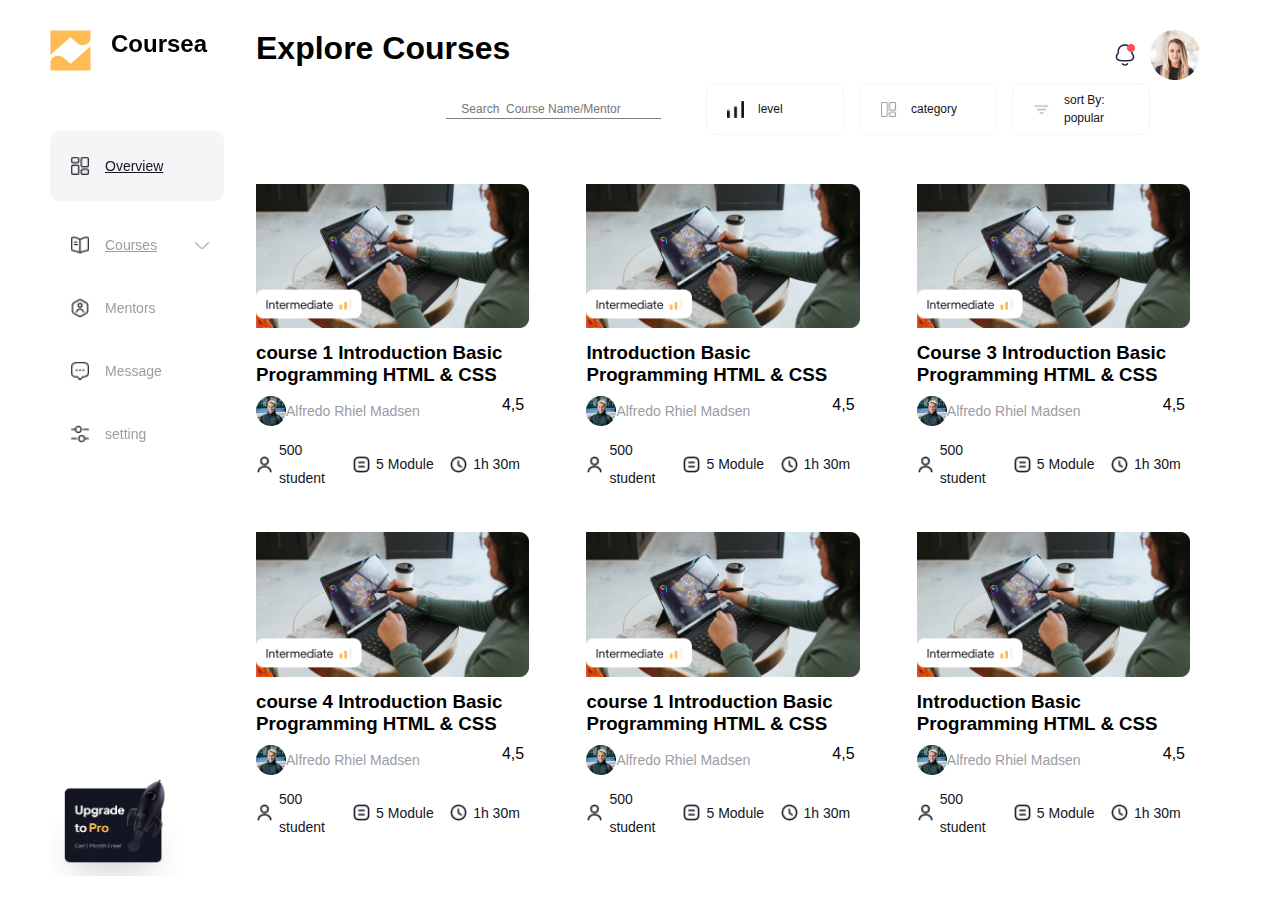
==== allCourse1/index.html @ 53ddb2e1 "first commit" ====
<!DOCTYPE html>
<html lang="en">
<head>
    <meta charset="UTF-8">
    <meta http-equiv="X-UA-Compatible" content="IE=edge">
    <meta name="viewport" content="width=device-width, initial-scale=1.0">
    <title>Coursea</title>
    <link href="style.css" rel="stylesheet" />
    <link href="style copy.css" rel="stylesheet" />
</head>
<body>
    <noscript>
       You need to enable JavaScript to run this app.
    </noscript>
    <div id="root">
       <div class="all-courses">
          <div class="bg-white"><img src="assets/menuhamburger.png" alt="" class="hamburger"></div>
          <img src="assets/closewrong.png" alt="" class="wrong">
          <div class="side-bar">
             <div class="logo">
                <img src="assets/Unionlogo.png" alt="logo" class="logo">
                <h2 class="logo-name">Coursea</h2>
             </div>
             <div class="nav">
                <div class="nav-menu">
                   <a class="menu active" href="/">
                      <img src="assets/element-4overview.png" alt="logo">
                      <p>Overview</p>
                   </a>
                   <a class="menu" href="/all-course">
                      <img src="assets/bookcourses.png" alt="logo">
                      <p>Courses</p>
                      <img src="assets/arrow-leftlight-arrow.png" alt="" class="rotate light"><img src="assets/arrow-rightdark-arrow.png" alt="" class="rotate dark">
                   </a>
                   <div class="menu">
                      <img src="assets/user-octagonmentors.png" alt="logo">
                      <p>Mentors</p>
                   </div>
                   <div class="menu">
                      <img src="assets/message.png" alt="logo">
                      <p>Message</p>
                   </div>
                   <div class="menu">
                      <img src="assets/setting-4setting.png" alt="logo">
                      <p>setting</p>
                   </div>
                   <a class="upgrade" href="/purchase"><img src="assets/upgrade pro.png" alt="upgrade"></a>
                </div>
             </div>
          </div>
          <div class="ac-center">
             <div class="header">
                <div class="header1">
                   <h1>Explore Courses</h1>
                   <div class="login"><img src="assetsAc/notif (1).png" alt=""><img src="assetsAc/Rectangle 5997;ogin.png" alt=""></div>
                </div>
                <div class="header2">
                   <div class="input"><input type="text" placeholder="Search  Course Name/Mentor"></div>
                   <div>
                      <div>
                         <div class="sort-click">
                            <img src="assetsAc/rangelevel.png" alt="">
                            <p>level</p>
                         </div>
                         <div class="sort-options">
                            <h2>By Level</h2>
                            <div>
                               <div class="sort-option">All</div>
                               <div class="sort-option">intermediate</div>
                               <div class="sort-option active">Beginer</div>
                               <div class="sort-option">Master</div>
                            </div>
                         </div>
                      </div>
                      <div>
                         <div class="sort-click">
                            <img src="assetsAc/element-1category.png" alt="">
                            <p>category</p>
                         </div>
                         <div class="sort-options">
                            <h2>By category</h2>
                            <div>
                               <div class="sort-option">All</div>
                               <div class="sort-option active">intermediate</div>
                               <div class="sort-option">Beginer</div>
                               <div class="sort-option">Master</div>
                            </div>
                         </div>
                      </div>
                      <div>
                         <div class="sort-click">
                            <img src="assetsAc/sort.png" alt="">
                            <p>sort By: popular</p>
                         </div>
                         <div class="sort-options">
                            <h2>By popular</h2>
                            <div>
                               <div class="sort-option">All</div>
                               <div class="sort-option active">intermediate</div>
                               <div class="sort-option">Beginer</div>
                               <div class="sort-option">Master</div>
                            </div>
                         </div>
                      </div>
                   </div>
                </div>
             </div>
             <div class="courses">
                <a class="course" href="/" style="text-decoration: none; color: black; cursor: pointer;">
                   <img src="assetsAc/photocourse1 (1).png" alt="">
                   <h3> course 1 Introduction Basic Programming HTML &amp; CSS</h3>
                   <div class="course-mentor">
                      <div>
                         <img src="assetsAc/Ellipse 474user1.png" alt="">
                         <p>Alfredo Rhiel Madsen</p>
                      </div>
                      <p>4,5</p>
                   </div>
                   <div class="course-info">
                      <div>
                         <img src="assetsAc/userstudent.png" alt="">
                         <p>500 student</p>
                      </div>
                      <div>
                         <img src="assetsAc/documentmodule.png" alt="">
                         <p>5 Module</p>
                      </div>
                      <div>
                         <img src="assetsAc/clock (1).png" alt="">
                         <p>1h 30m</p>
                      </div>
                   </div>
                </a>
                <a class="course" href="/" style="text-decoration: none; color: black; cursor: pointer;">
                   <img src="assetsAc/photocourse1 (1).png" alt="">
                   <h3>Introduction Basic Programming HTML &amp; CSS</h3>
                   <div class="course-mentor">
                      <div>
                         <img src="assetsAc/Ellipse 474user1.png" alt="">
                         <p>Alfredo Rhiel Madsen</p>
                      </div>
                      <p>4,5</p>
                   </div>
                   <div class="course-info">
                      <div>
                         <img src="assetsAc/userstudent.png" alt="">
                         <p>500 student</p>
                      </div>
                      <div>
                         <img src="assetsAc/documentmodule.png" alt="">
                         <p>5 Module</p>
                      </div>
                      <div>
                         <img src="assetsAc/clock (1).png" alt="">
                         <p>1h 30m</p>
                      </div>
                   </div>
                </a>
                <a class="course" href="/" style="text-decoration: none; color: black; cursor: pointer;">
                   <img src="assetsAc/photocourse1 (1).png" alt="">
                   <h3>Course 3 Introduction Basic Programming HTML &amp; CSS</h3>
                   <div class="course-mentor">
                      <div>
                         <img src="assetsAc/Ellipse 474user1.png" alt="">
                         <p>Alfredo Rhiel Madsen</p>
                      </div>
                      <p>4,5</p>
                   </div>
                   <div class="course-info">
                      <div>
                         <img src="assetsAc/userstudent.png" alt="">
                         <p>500 student</p>
                      </div>
                      <div>
                         <img src="assetsAc/documentmodule.png" alt="">
                         <p>5 Module</p>
                      </div>
                      <div>
                         <img src="assetsAc/clock (1).png" alt="">
                         <p>1h 30m</p>
                      </div>
                   </div>
                </a>
                <a class="course" href="/" style="text-decoration: none; color: black; cursor: pointer;">
                   <img src="assetsAc/photocourse1 (1).png" alt="">
                   <h3>course 4 Introduction Basic Programming HTML &amp; CSS</h3>
                   <div class="course-mentor">
                      <div>
                         <img src="assetsAc/Ellipse 474user1.png" alt="">
                         <p>Alfredo Rhiel Madsen</p>
                      </div>
                      <p>4,5</p>
                   </div>
                   <div class="course-info">
                      <div>
                         <img src="assetsAc/userstudent.png" alt="">
                         <p>500 student</p>
                      </div>
                      <div>
                         <img src="assetsAc/documentmodule.png" alt="">
                         <p>5 Module</p>
                      </div>
                      <div>
                         <img src="assetsAc/clock (1).png" alt="">
                         <p>1h 30m</p>
                      </div>
                   </div>
                </a>
                <a class="course" href="/" style="text-decoration: none; color: black; cursor: pointer;">
                   <img src="assetsAc/photocourse1 (1).png" alt="">
                   <h3> course 1 Introduction Basic Programming HTML &amp; CSS</h3>
                   <div class="course-mentor">
                      <div>
                         <img src="assetsAc/Ellipse 474user1.png" alt="">
                         <p>Alfredo Rhiel Madsen</p>
                      </div>
                      <p>4,5</p>
                   </div>
                   <div class="course-info">
                      <div>
                         <img src="assetsAc/userstudent.png" alt="">
                         <p>500 student</p>
                      </div>
                      <div>
                         <img src="assetsAc/documentmodule.png" alt="">
                         <p>5 Module</p>
                      </div>
                      <div>
                         <img src="assetsAc/clock (1).png" alt="">
                         <p>1h 30m</p>
                      </div>
                   </div>
                </a>
                <a class="course" href="/" style="text-decoration: none; color: black; cursor: pointer;">
                   <img src="assetsAc/photocourse1 (1).png" alt="">
                   <h3>Introduction Basic Programming HTML &amp; CSS</h3>
                   <div class="course-mentor">
                      <div>
                         <img src="assetsAc/Ellipse 474user1.png" alt="">
                         <p>Alfredo Rhiel Madsen</p>
                      </div>
                      <p>4,5</p>
                   </div>
                   <div class="course-info">
                      <div>
                         <img src="assetsAc/userstudent.png" alt="">
                         <p>500 student</p>
                      </div>
                      <div>
                         <img src="assetsAc/documentmodule.png" alt="">
                         <p>5 Module</p>
                      </div>
                      <div>
                         <img src="assetsAc/clock (1).png" alt="">
                         <p>1h 30m</p>
                      </div>
                   </div>
                </a>
             </div>
          </div>
       </div>
    </div>
    <!--
       This HTML file is a template.
       If you open it directly in the browser, you will see an empty page.
       
       You can add webfonts, meta tags, or analytics to this file.
       The build step will place the bundled scripts into the <body> tag.
       
       To begin the development, run `npm start` or `yarn start`.
       To create a production bundle, use `npm run build` or `yarn build`.
       -->
 </body>
</html>
---- allCourse1/style.css ----
html{
    scroll-behavior: smooth;
}
*{
    margin: 0;
    padding: 0;
    font-family: 'Plus Jakarta Sans', sans-serif;
    font-style: normal;
}

.ac-center{
    /* width: 100vw; */
    /* padding-left: 20%; */
    padding-right: 80px;
}
.header{
    padding-top: 30px;
    height: auto!important;
    flex-direction: column;
}
.header1{
    display: flex;
    justify-content: space-between;
}
.header1 h1{
    align-self: flex-start;
}
.header2{
    display: flex;
    justify-content: flex-end;
    gap: 5%;
    align-items: center;
    padding-right: 50px;
}
.header2> div{
    height: 50px;
    display: flex;
    align-items: center;
    gap: 15px;
}
.sort-click{
    padding: 0px 20px;
    display: flex;
    align-items: center;
gap: 14px;

width: 96px;
height: 50px;

/* Neutral/Soft Grey */

border: 1px solid #F5F5F7;
border-radius: 10px;

}
.header2 .sort-options{
    display: flex;
    flex-direction: column;
    flex-wrap: wrap;

    width: 300px;
    z-index: 10000;
    
    font-weight: 400;
    font-size: 12px;
    line-height: 150%;
    color: #141522;
    padding: 20px;
    background: #FFFFFF;
    box-shadow: 0px 50px 100px rgba(0, 0, 0, 0.1);
    border-radius: 10px;

    position: absolute;
    right: 25%;
    /* top: 34%; */
    display: none;

}
.sort-options div{
    display: flex;
    flex-wrap: wrap;
    gap: 20px;
}
.sort-options .active{
    background: black;
    color: white;
}
.sort-options h2{
    font-weight: 400;
    font-size: 14px;
    line-height: 150%;
    color: #141522;
}
.sort-option{
    padding: 9px 30px;
    width: 74px;
    height: 36px;
    background: #FFFFFF;
    border: 1px solid #F5F5F7;
    border-radius: 10px;
    text-align: center;
    display: flex;
    justify-content: center;
    align-items: center;
}
.header2 img{
    width: 17px;
    height: 17px;
}
.header2 .input{

    justify-self: flex-start;
}
.header2 input{
    width: 200px;
    font-weight: 400;
    font-size: 12px;
    line-height: 150%;
    padding-left: 15px;
    color: #9C9CA4;
    border: none;
outline: none;
border-bottom: 1px solid gray;
}
/* .header2 .input::after{
    content: url(".../public/assets/search-normal.svg");
} */
.header2 p{
    font-weight: 400;
font-size: 12px;
line-height: 150%;
/* identical to box height, or 18px */


/* Neutral/Black */

color: #141522;
}


.courses{
    padding-top: 50px;
    display: flex;
    justify-content: space-evenly;
    flex-wrap: wrap;
    gap: 5%;
}
.course{
    overflow: hidden;
    width: 30%;
    min-width: 280px;
    margin-bottom: 40px;
    /* z-index: -1; */
}
.course>img{
    width: 100%;
}
.course-mentor{
    display: flex;
    justify-content: space-between;
    /* width: 30%; */
}
.course-mentor div{
    display: flex;
    align-items: center;
}
.course-mentor div p{
    font-weight: 400;
font-size: 14px;
line-height: 200%;
/* identical to box height, or 28px */


/* Neutral/Dark Grey */

color: #9C9CA4;

}
.course-info{
    display: flex;
    width: 100%;
    gap: 8px;
}
.course-info div{
    width: 33%;
    display: flex;
    align-items: center;
    gap: 6px;

    font-weight: 400;
font-size: 14px;
line-height: 200%;
/* identical to box height, or 28px */


/* Neutral/Black */

color: #141522;

}
.course-info img{
    width: 17px;
    height: 17px;
}
.course h3{
    margin: 10px 0;
}
.course-mentor{
    margin: 10px 0;
    margin-right: 15px;
}

@media screen and (max-width:800px){
    .course{
        width: 95%;
    }
    .header{
        padding-top: 40px;
    }
    .header1{
        flex-direction: column-reverse;
        justify-content: flex-start;
    }
    .header1 .login{
        align-self: flex-end;
        margin-top: -70px;
        margin-bottom: 15px;
        z-index: 10;
    }
    
    .ac-center{
        padding-left: 30px;
    padding-right: 30px;
    }
}


.ac-center{
    margin-left: 20%;
    /* padding-top: 50px; */
}

@media screen and (max-width: 1100px){
    .ac-center{
        margin-left: 0;
        padding-left: 5%;
    }
    .header{
    padding-top: 80px;

    }
}

@media screen and (max-width:700px){
    .header2{
        padding-right: 0;
        flex-direction: column;
    }
    .sort-options{
        margin-inline: -14%;
    }
    .header1{
        margin-inline: 5%;
    }
    .sort-click{
        width: 70px;
        /* padding: 0px 20px; */
    }
}
---- allCourse1/style copy.css ----
html{
    scroll-behavior: smooth;
}
*{
    margin: 0;
    padding: 0;
    font-family: 'Plus Jakarta Sans', sans-serif;
    font-style: normal;
}

.main{
    display: flex;
    overflow: hidden;
    justify-content: space-evenly;
    /* padding-top: 50px; */
    /* margin-top: 50px; */
}

.side-bar{
    width: 15%;
    height: 100%;
    padding-top: 30px;
}

.center{
    width: 50%;
    padding-left: 60px;
    padding-top: 30px;
    padding-top: 50px;
    padding-bottom: 50px;
}

.right-bar{
    width: 25%;
    background: #F5F5F7;
    display: flex;
    flex-direction: column;
    justify-content: flex-start;
    /* transform: scaleY(0.7);
    margin-top: -13%; */
    /* position: fixed;
    top: 0;
    right: 0; */
}

.bg-white{
    width: 100vw;
    height: 60px;
    background: skyblue;
    margin-bottom: 20px;
    position: fixed;
    z-index: 1;
}
.hamburger{
    /* display: block!important; */
    position: absolute;
    left: 5%;
    z-index: 100;
    width: 30px;
    height: 30px;
    margin-top: 20px;
    margin-left: 20px;
    position: fixed;
}
.wrong{
    display: none;
    position: absolute;
    left: 60%;
    top: 30px;
    z-index: 100;
    width: 30px;
    height: 30px;

    position: fixed;
    /* background-color: black; */
}
.side-bar{
    display: flex;
    flex-direction: column;
    justify-content: flex-start;
    gap: 50px;
    margin-left: 50px;
    height: 100vh;
    position: fixed;
    top: 0;
    left: 0;
    bottom: 0;
    overflow-y: scroll;
    /* border: 2px solid #FCFCFC; */
}
.upgrade{
    /* width: 5vh;
    height: 5vh;
    position: fixed;
    bottom: 50px;
    align-self: flex-start;
    justify-self: flex-end;
    margin-bottom: 100px;
    margin-left: -50px;
    margin-top: 150px; */

    position: absolute;
    bottom: 50px;
    right: 50px;
    align-self: flex-start;
    justify-self: flex-end;
}
.upgrade img{
    width: 100%;
    height: 100%;
}
.nav-menu{
    display: flex;
    flex-direction: column;
    gap: 25px;
}
.logo{
    display: flex;
    gap: 20px;
    margin-bottom: 30px;
}
.menu{
    display: flex;
    gap: 15px;
    cursor: pointer;
    align-items: center;
    width: 70%;
    padding: 5px 20px;
    font-weight: 400;
    font-size: 14px;
    line-height: 200%;
    color: #9C9CA4;
}
.nav-menu .rotate{
    transform: rotate(-90deg);
    margin-left: 20px;
}
.nav-menu .active{
    height: 60px;
    background: #F5F5F7;
border-radius: 10px;
color: #141522;
}
.nav-menu .dark{
    display: none;
}
.nav-menu .active .light{
    display: none;
}
.nav-menu .active .dark{
    display: block;
}
.menu img{
    height: 20px;
}
.db-header{
    display:flex;
    justify-content: space-between;
}

.center{
    margin-left: 30px;
    margin-right: 30px;
}
.db-r-header{
    display: flex;
    /* flex-direction: row; */
    justify-content: space-between;
    align-items: center;
    height: 18px;
}

.db-h-info{
    display: flex;
    flex-direction: column;
    text-align: left;

}
.db-h-info h2{
    font-weight: 400;
font-size: 32px;
line-height: 150%;
color: #141522;

}
.db-h-info p{
    font-weight: 400;
font-size: 18px;
line-height: 150%;
color: #9C9CA4;

}

.db-search{
    display: none;
    border: none;
    outline: none;
    padding: 5px 15px;
    margin-right: 15px;
    border-bottom: 1px solid gray;
}
.db-h-menus{
    display: flex;
    align-items: center;
    margin-top: -30px;
    /* position: absolute;
    right: 25%;
    top: 15%; */
    cursor: pointer;
}
.mentor .gray{
    font-size: 12px;
}

.tracking{
    display: flex;
    margin-top: 50px;
    margin-left: -30px;
    height: 200px;
    overflow: hidden;
    /* gap: 30px; */
}
.db-img1{
    width: 33%;
    /* transform: scaleY(1.6); */
    height: 272px;
    /* padding-top: 33px; */
}
.db-img2{
    width: 65%;
}

.content h3{
    font-weight: 700;
font-size: 14px;
line-height: 150%;
/* identical to box height, or 21px */

display: flex;
align-items: center;

/* Neutral/Black */

color: #141522;
}

.gray{
    font-weight: 400;
    font-size: 12px;
    line-height: 150%;
    /* identical to box height, or 18px */
    
    
    /* Neutral/Dark Grey */
    
    color: #9C9CA4!important;
}


.mentors .heading{
    display: flex;
    justify-content: space-between;
    align-items: baseline;
    margin-top: 50px;
}
.content {
    display: flex;
}
.mentor{
    /* display: flex; */
    width: 50%;
    display: none;
}
.mentors .show{
    display: block;
}
.mentor-info{
    display: flex;
    align-items: center;
    margin-top: 30px;
    padding-left: 30px;
    gap: 20px;
}
.mentor-course{
    display: flex;
    justify-content: space-around;
    margin-top: 20px;
    /* padding-left: 20px; */
}

.mentor-course div{
    display: flex;
}
.mentor-course p{
    font-weight: 400;
font-size: 14px;
line-height: 200%;
/* identical to box height, or 28px */


/* Neutral/Black */

color: #141522;
}

.monthly-courses .heading{
    display: flex;
    justify-content: space-between;
    align-items: baseline;
    margin-top: 50px;
}
.db-courses{
    margin-top: 50px;
    display: flex;
    gap: 10%;
    margin-left: 40px;
}
.db-courses .course{
    display: flex;
    flex-direction: column;
    width: 40%;
    gap: 20px;
}
.db-courses .course{
    width: 50%;
    display: none;
}
.db-courses .show{
    display: block;
}
.course > img{
    margin-left: -10px;
}
.course .faculty{
    display: flex;
    justify-content: space-between;
    align-items: center;
}
.faculty div{
    display: flex;
    align-items: center;
}

.mentors h2, .monthly-courses h2{
    margin-top: 30px;
    margin-bottom: -10px;
    font-weight: 400;
font-size: 24px;
line-height: 150%;
/* identical to box height, or 36px */

display: flex;
align-items: center;

/* Neutral/Black */

color: #141522;
}

.calender{

    background: white;
    margin: 5%;
    border-radius: 16px;
    transform: scaleY(0.8);
    margin-top: 0px;
    /* padding: 1% 5%; */
}
.calender .month{
    display: flex;
    justify-content: space-between;
    margin-top: 50px;
    margin-inline: 2%;
}
.day-style{
    display: flex;
    gap: 7%;
    margin-left: 10%;
    margin-top: 10%;
    margin-bottom: 10%;
    width: 100%;
}
.day-style .active{
    padding: 6px 11px;
    border-radius: 12px;
    background: #ffc700;
    margin-top: -4px;
}
.day-style .active .date{
    background-color: black;
    color: white;
}
.days{
    width: 4%;
    display: flex;
    flex-direction: column;
    gap: 5px;
    cursor: pointer;
}
.days .day{
    font-weight: 400;
font-size: 14px;
line-height: 150%;
/* identical to box height, or 21px */

display: flex;
align-items: center;

/* Neutral/Dark Grey */

color: #9C9CA4;
}
.days .date{
    background: #F5F5F7;
    border-radius: 100px;
    width: 23px;
    height: 25px;
    display: flex;
    justify-content: center;
    align-items: center;
    margin-left: -5px;
    font-size: 11px;
}

.db-course-info{
    background-color: white;
    margin: 10px 5%;
    padding: 5%;
    border-radius: 15px;
    margin-top: -20px;
    /* padding-inline: 8%; */
}
.db-course-info img{
    margin: 20px 0;
}
.db-course-info>img{
    width: 100%;

}
.db-course-info h3{
    font-weight: 700;
font-size: 18px;
line-height: 150%;
/* or 27px */

display: flex;
align-items: center;

/* Neutral/Black */

color: #141522;
}
.db-course-info .course-handler{
    display: flex;
    justify-content: space-between;
    align-items: center;
    height: 40px;
    margin-top: 5px;
}
.db-course-info .course-handler p{
    font-weight: 400;
font-size: 14px;
line-height: 200%;
/* identical to box height, or 28px */


/* Neutral/Dark Grey */

color: #9C9CA4;
}
.course-handler img{
    max-width: 40px;
}

.flex1{
    display: flex;
    justify-content: center;
    /* gap: 10px; */
    flex-wrap: wrap;
}
.flex1 div{
    display: flex;
    align-items: center;
    gap: 5px;
    width: 31%;
    font-size: 11px;
}
.flex1 div p{
    font-weight: lighter;
}
.flex2{
    display: flex;
    justify-content: space-between;
    margin-bottom: 20px;
}
.where{
    display: flex;
    flex-direction: column;
    gap: 5px;
}
.where div{
    display: flex;
    justify-content: flex-start;
    gap: 15px;
}
.where div:last-child{
    justify-self: flex-end;
}
.where .sl-no{
    background: #F5F5F7;
box-shadow: 0px 0px 15px rgba(23, 23, 37, 0.04);
border-radius: 8px;
padding: 5px 10px;
font-weight: 400;
font-size: 14px;
line-height: 150%;
/* identical to box height, or 21px */

text-align: center;

/* Neutral/Black */

color: #141522;
}
.where p{
    font-weight: 400;
font-size: 14px;
line-height: 150%;
/* identical to box height, or 21px */


/* Neutral/Dark Grey */

color: #9C9CA4;

}
.db-course-info button{
    width: 90%;
height: 50px;

/* Primary/Yellow */

background: #FFBB54;
border-radius: 10px;
padding: 13px 24px;
border: none;
margin-top: 15px;
margin-bottom: 30px;
}

.mentors .db-c-follow{
    font-weight: 400;
    font-size: 14px;
    line-height: 150%;
    color: #9C9CA4;
    cursor: pointer;
}
.mentors .followed .db-c-follow{
    font-weight: 500;
    font-size: 14px;
    line-height: 150%;
    color: #04A4F4;
}

@media screen and (max-width: 1100px) {
    .main{
        justify-content: space-evenly;
    }
    .side-bar{
        display: none;
        /* z-index: 10000; */
        /* opacity: 0; */
    }
    
    .right-bar{
        width: 35%;
        margin-top: 60px;
    }
    .center{
        width: 60%;
    padding-left: 38px;
    padding-top: 100px;
    padding-right: 30px;
    padding-top: 116px;
    }
    .db-header{
        flex-direction: column-reverse;
        align-items: unset;
        padding-left: 9px;
        /* margin-bottom: -20px;
        margin-top: 15px; */
    }
    .db-courses h3{
        font-size: 18px;
    }
    .db-h-menus{
        /* margin-top: -120px; */
        gap: 30px;
        align-self: flex-end;
        position: absolute;
    right: 33%;
    /* top: 7%; */
    top: 12%;
    z-index: 1;

    }
    .db-header .db-h-info{
        margin-top: -28px;
        /* margin-bottom: 50px; */
    }
    .side-bar{
        height: 100%;
        width: 65%;
        background: rgb(210, 205, 205);
        margin-left: 0;
        padding-left: 50px;
        z-index: 11;
        overflow: scroll;
    }
}

.prev, .next{
    cursor: pointer;
}



@media screen and (min-width: 1100px) {
 
    .center{
        margin-left: 15%;
        width: 70%;
    }
    .side-bar{
        display: block!important;
        overflow: hidden;
    }
    .bg-white{
        display: none;
    }
    .hamburger{
        display: none;
    }
}


@media screen and (max-width: 900px) {
    .content{
        flex-direction: column;
    align-items: center;
    gap: 10px;
    }
    .mentor{
        width: 80%;
    }
}


@media screen and (max-width: 800px) {
    .db-courses{
        flex-direction: column;
    align-items: center;
    gap: 20px;
    }
    .db-courses .course{
        width: 82%;
    }
}

@media screen and (max-width: 700px){
    .right-bar{
        display: none;
    }

    .db-h-menus{
        right: 5%;
    }
    .center{
        width: 90%;
    }
    .right-bar{
        padding-top: 30px;
        padding-right: 20px;
        z-index: 10;
        position: fixed;
        top: 0;
        right: 0;
        bottom: 0;
        width: 65%;
        height: auto;
        overflow-Y: scroll;
        background: rgb(210, 205, 205);
        margin-left: 0;
        padding-left: 50px;
    }
}

@media screen and (max-width: 500px){
    .center{

        width: 100%;
        margin-left: 0;
        padding-top: 115px;
        padding-right: 0px;
    }
    .db-h-menus{
        /* display: none; */
    }
    .tracking{
        height: 150px;
        margin-top: 70px;
    }
    .db-img1{
        height: 200px;
    }
    .mentors .heading{
        margin-top: 30px;
    }
    .mentors .content{
        margin-left: -20px;
    }
    .mentor{
        margin-left: -20px;
    }
    .db-courses{
        margin-left: 0;
    }
    .side-bar{
        overflow: scroll;
    }
}
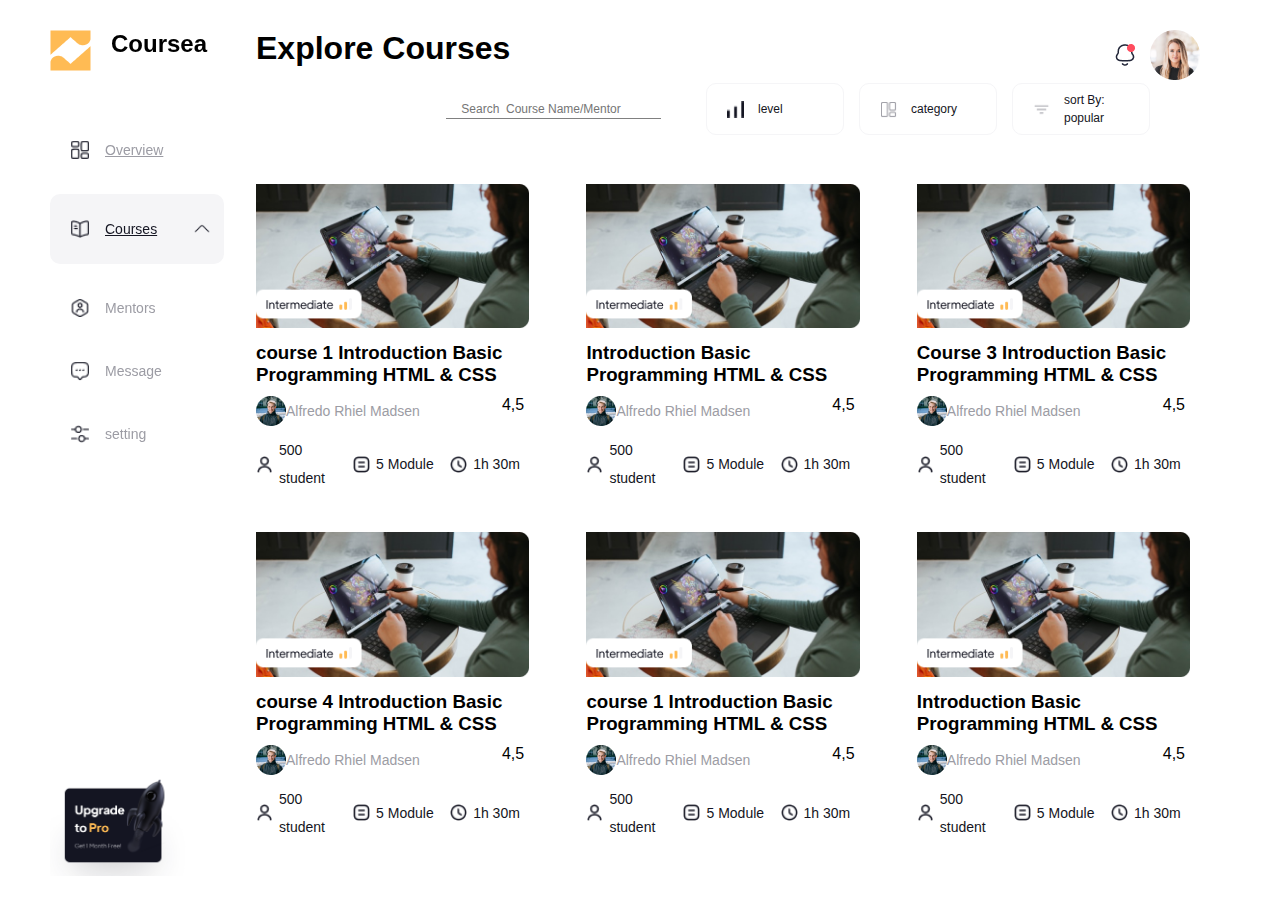
==== commit 29a42ff2: "commit" ====
--- a/allCourse1/index.html
+++ b/allCourse1/index.html
@@ -7,6 +7,7 @@
     <title>Coursea</title>
     <link href="style.css" rel="stylesheet" />
     <link href="style copy.css" rel="stylesheet" />
+    <script src="script.js" defer></script>
 </head>
 <body>
     <noscript>
@@ -14,40 +15,43 @@
     </noscript>
     <div id="root">
        <div class="all-courses">
-          <div class="bg-white"><img src="assets/menuhamburger.png" alt="" class="hamburger"></div>
-          <img src="assets/closewrong.png" alt="" class="wrong">
+         <div class="bg-white">
+            <img src="assets/menuhamburger.png" alt="" class="hamburger" onclick="ShandleClickMenu(this)">
+         </div>
+          <img src="assets/closewrong.png" alt="" class="wrong" onclick="ShandleWrong(this)">
           <div class="side-bar">
-             <div class="logo">
-                <img src="assets/Unionlogo.png" alt="logo" class="logo">
-                <h2 class="logo-name">Coursea</h2>
-             </div>
-             <div class="nav">
-                <div class="nav-menu">
-                   <a class="menu active" href="/">
-                      <img src="assets/element-4overview.png" alt="logo">
-                      <p>Overview</p>
-                   </a>
-                   <a class="menu" href="/all-course">
-                      <img src="assets/bookcourses.png" alt="logo">
-                      <p>Courses</p>
-                      <img src="assets/arrow-leftlight-arrow.png" alt="" class="rotate light"><img src="assets/arrow-rightdark-arrow.png" alt="" class="rotate dark">
-                   </a>
-                   <div class="menu">
-                      <img src="assets/user-octagonmentors.png" alt="logo">
-                      <p>Mentors</p>
-                   </div>
-                   <div class="menu">
-                      <img src="assets/message.png" alt="logo">
-                      <p>Message</p>
-                   </div>
-                   <div class="menu">
-                      <img src="assets/setting-4setting.png" alt="logo">
-                      <p>setting</p>
-                   </div>
-                   <a class="upgrade" href="/purchase"><img src="assets/upgrade pro.png" alt="upgrade"></a>
-                </div>
-             </div>
-          </div>
+            <div class="logo">
+               <img src="assets/Unionlogo.png" alt="logo" class="logo">
+               <h2 class="logo-name">Coursea</h2>
+            </div>
+
+            <div class="nav">
+               <div class="nav-menu">
+                  <a class="menu" href="/dashboard1/index.html" onclick="handleMenuActive(this)">
+                     <img src="assets/element-4overview.png" alt="logo">
+                     <p>Overview</p>
+                  </a>
+                  <a class="menu active" href="/allCourse1/index.html" onclick="handleMenuActive(this)">
+                     <img src="assets/bookcourses.png" alt="logo">
+                     <p>Courses</p>
+                     <img src="assets/arrow-leftlight-arrow.png" alt="" class="rotate light"><img src="assets/arrow-rightdark-arrow.png" alt="" class="rotate dark">
+                  </a>
+                  <div class="menu" onclick="handleMenuActive(this)">
+                     <img src="assets/user-octagonmentors.png" alt="logo">
+                     <p>Mentors</p>
+                  </div>
+                  <div class="menu" onclick="handleMenuActive(this)">
+                     <img src="assets/message.png" alt="logo">
+                     <p>Message</p>
+                  </div>
+                  <div class="menu" onclick="handleMenuActive(this)">
+                     <img src="assets/setting-4setting.png" alt="logo">
+                     <p>setting</p>
+                  </div>
+                  <a class="upgrade" href="/purchase"><img src="assets/upgrade pro.png" alt="upgrade"></a>
+               </div>
+            </div>
+         </div>
           <div class="ac-center">
              <div class="header">
                 <div class="header1">
@@ -58,7 +62,7 @@
                    <div class="input"><input type="text" placeholder="Search  Course Name/Mentor"></div>
                    <div>
                       <div>
-                         <div class="sort-click">
+                         <div class="sort-click" onclick="handleSortClick(this)">
                             <img src="assetsAc/rangelevel.png" alt="">
                             <p>level</p>
                          </div>
@@ -73,7 +77,7 @@
                          </div>
                       </div>
                       <div>
-                         <div class="sort-click">
+                         <div class="sort-click" onclick="handleSortClick(this)">
                             <img src="assetsAc/element-1category.png" alt="">
                             <p>category</p>
                          </div>
@@ -88,7 +92,7 @@
                          </div>
                       </div>
                       <div>
-                         <div class="sort-click">
+                         <div class="sort-click" onclick="handleSortClick(this)">
                             <img src="assetsAc/sort.png" alt="">
                             <p>sort By: popular</p>
                          </div>
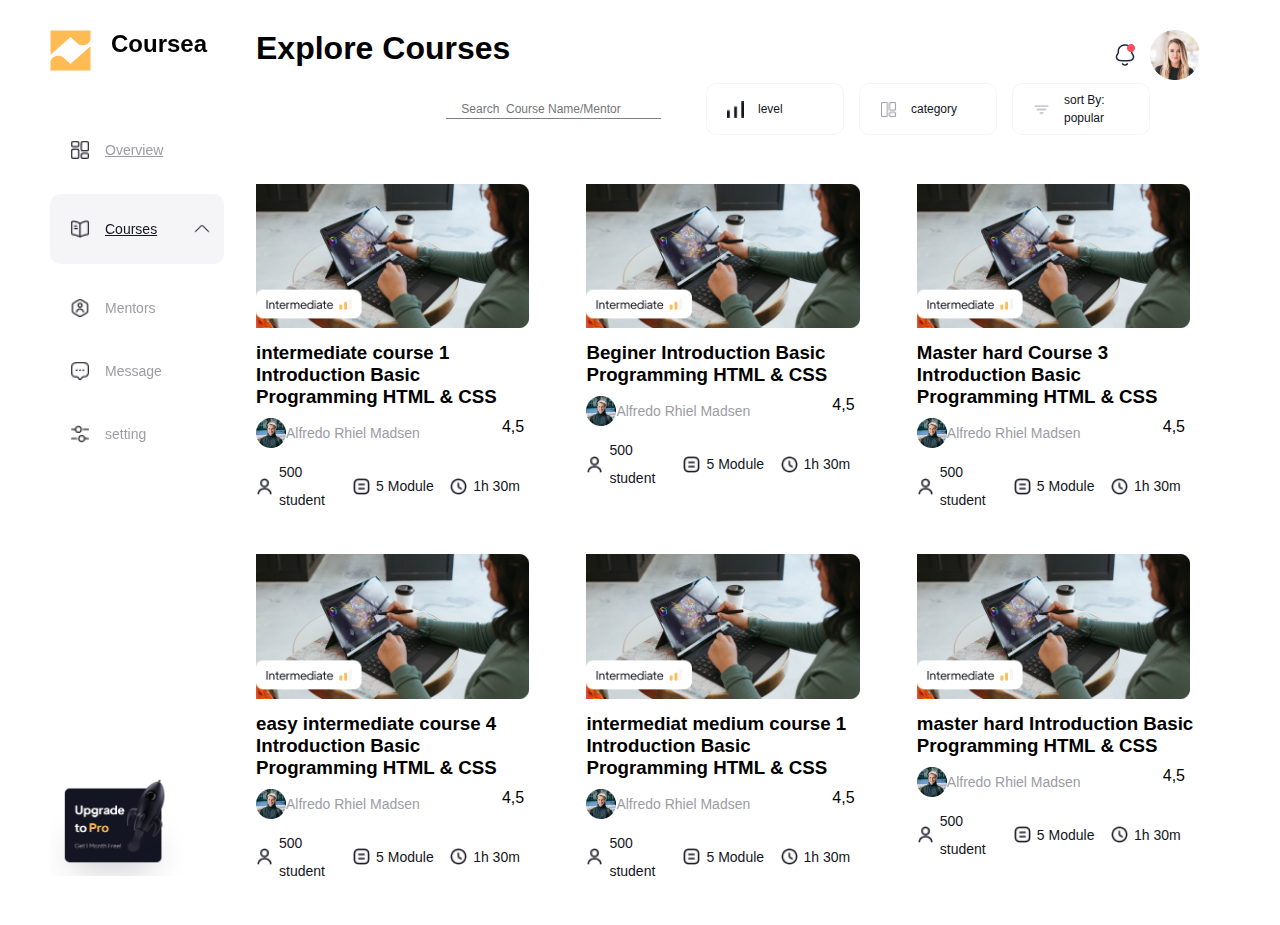
==== commit b2ede58f: "commit1" ====
--- a/allCourse1/index.html
+++ b/allCourse1/index.html
@@ -62,11 +62,11 @@
                    <div class="input"><input type="text" placeholder="Search  Course Name/Mentor"></div>
                    <div>
                       <div>
-                         <div class="sort-click" onclick="handleSortClick(this)">
+                         <div name="level" class="sort-click" onclick="handleSortClick(this)">
                             <img src="assetsAc/rangelevel.png" alt="">
                             <p>level</p>
                          </div>
-                         <div class="sort-options">
+                         <div class="sort-options level">
                             <h2>By Level</h2>
                             <div>
                                <div class="sort-option">All</div>
@@ -110,134 +110,136 @@
                 </div>
              </div>
              <div class="courses">
-                <a class="course" href="/" style="text-decoration: none; color: black; cursor: pointer;">
-                   <img src="assetsAc/photocourse1 (1).png" alt="">
-                   <h3> course 1 Introduction Basic Programming HTML &amp; CSS</h3>
-                   <div class="course-mentor">
-                      <div>
-                         <img src="assetsAc/Ellipse 474user1.png" alt="">
-                         <p>Alfredo Rhiel Madsen</p>
-                      </div>
-                      <p>4,5</p>
-                   </div>
-                   <div class="course-info">
-                      <div>
-                         <img src="assetsAc/userstudent.png" alt="">
-                         <p>500 student</p>
-                      </div>
-                      <div>
-                         <img src="assetsAc/documentmodule.png" alt="">
-                         <p>5 Module</p>
-                      </div>
-                      <div>
-                         <img src="assetsAc/clock (1).png" alt="">
-                         <p>1h 30m</p>
-                      </div>
-                   </div>
-                </a>
-                <a class="course" href="/" style="text-decoration: none; color: black; cursor: pointer;">
-                   <img src="assetsAc/photocourse1 (1).png" alt="">
-                   <h3>Introduction Basic Programming HTML &amp; CSS</h3>
-                   <div class="course-mentor">
-                      <div>
-                         <img src="assetsAc/Ellipse 474user1.png" alt="">
-                         <p>Alfredo Rhiel Madsen</p>
-                      </div>
-                      <p>4,5</p>
-                   </div>
-                   <div class="course-info">
-                      <div>
-                         <img src="assetsAc/userstudent.png" alt="">
-                         <p>500 student</p>
-                      </div>
-                      <div>
-                         <img src="assetsAc/documentmodule.png" alt="">
-                         <p>5 Module</p>
-                      </div>
-                      <div>
-                         <img src="assetsAc/clock (1).png" alt="">
-                         <p>1h 30m</p>
-                      </div>
-                   </div>
-                </a>
-                <a class="course" href="/" style="text-decoration: none; color: black; cursor: pointer;">
-                   <img src="assetsAc/photocourse1 (1).png" alt="">
-                   <h3>Course 3 Introduction Basic Programming HTML &amp; CSS</h3>
-                   <div class="course-mentor">
-                      <div>
-                         <img src="assetsAc/Ellipse 474user1.png" alt="">
-                         <p>Alfredo Rhiel Madsen</p>
-                      </div>
-                      <p>4,5</p>
-                   </div>
-                   <div class="course-info">
-                      <div>
-                         <img src="assetsAc/userstudent.png" alt="">
-                         <p>500 student</p>
-                      </div>
-                      <div>
-                         <img src="assetsAc/documentmodule.png" alt="">
-                         <p>5 Module</p>
-                      </div>
-                      <div>
-                         <img src="assetsAc/clock (1).png" alt="">
-                         <p>1h 30m</p>
-                      </div>
-                   </div>
-                </a>
-                <a class="course" href="/" style="text-decoration: none; color: black; cursor: pointer;">
-                   <img src="assetsAc/photocourse1 (1).png" alt="">
-                   <h3>course 4 Introduction Basic Programming HTML &amp; CSS</h3>
-                   <div class="course-mentor">
-                      <div>
-                         <img src="assetsAc/Ellipse 474user1.png" alt="">
-                         <p>Alfredo Rhiel Madsen</p>
-                      </div>
-                      <p>4,5</p>
-                   </div>
-                   <div class="course-info">
-                      <div>
-                         <img src="assetsAc/userstudent.png" alt="">
-                         <p>500 student</p>
-                      </div>
-                      <div>
-                         <img src="assetsAc/documentmodule.png" alt="">
-                         <p>5 Module</p>
-                      </div>
-                      <div>
-                         <img src="assetsAc/clock (1).png" alt="">
-                         <p>1h 30m</p>
-                      </div>
-                   </div>
-                </a>
-                <a class="course" href="/" style="text-decoration: none; color: black; cursor: pointer;">
-                   <img src="assetsAc/photocourse1 (1).png" alt="">
-                   <h3> course 1 Introduction Basic Programming HTML &amp; CSS</h3>
-                   <div class="course-mentor">
-                      <div>
-                         <img src="assetsAc/Ellipse 474user1.png" alt="">
-                         <p>Alfredo Rhiel Madsen</p>
-                      </div>
-                      <p>4,5</p>
-                   </div>
-                   <div class="course-info">
-                      <div>
-                         <img src="assetsAc/userstudent.png" alt="">
-                         <p>500 student</p>
-                      </div>
-                      <div>
-                         <img src="assetsAc/documentmodule.png" alt="">
-                         <p>5 Module</p>
-                      </div>
-                      <div>
-                         <img src="assetsAc/clock (1).png" alt="">
-                         <p>1h 30m</p>
-                      </div>
-                   </div>
-                </a>
-                <a class="course" href="/" style="text-decoration: none; color: black; cursor: pointer;">
-                   <img src="assetsAc/photocourse1 (1).png" alt="">
-                   <h3>Introduction Basic Programming HTML &amp; CSS</h3>
+
+                <a class="course intermediate" href="/" style="text-decoration: none; color: black; cursor: pointer;">
+                   <img src="assetsAc/photocourse1 (1).png" alt="">
+                   <h3>intermediate course 1 Introduction Basic Programming HTML &amp; CSS</h3>
+                   <div class="course-mentor">
+                      <div>
+                         <img src="assetsAc/Ellipse 474user1.png" alt="">
+                         <p>Alfredo Rhiel Madsen</p>
+                      </div>
+                      <p>4,5</p>
+                   </div>
+                   <div class="course-info">
+                      <div>
+                         <img src="assetsAc/userstudent.png" alt="">
+                         <p>500 student</p>
+                      </div>
+                      <div>
+                         <img src="assetsAc/documentmodule.png" alt="">
+                         <p>5 Module</p>
+                      </div>
+                      <div>
+                         <img src="assetsAc/clock (1).png" alt="">
+                         <p>1h 30m</p>
+                      </div>
+                   </div>
+                </a>
+
+                <a class="course Beginer" href="/" style="text-decoration: none; color: black; cursor: pointer;">
+                   <img src="assetsAc/photocourse1 (1).png" alt="">
+                   <h3>Beginer Introduction Basic Programming HTML &amp; CSS</h3>
+                   <div class="course-mentor">
+                      <div>
+                         <img src="assetsAc/Ellipse 474user1.png" alt="">
+                         <p>Alfredo Rhiel Madsen</p>
+                      </div>
+                      <p>4,5</p>
+                   </div>
+                   <div class="course-info">
+                      <div>
+                         <img src="assetsAc/userstudent.png" alt="">
+                         <p>500 student</p>
+                      </div>
+                      <div>
+                         <img src="assetsAc/documentmodule.png" alt="">
+                         <p>5 Module</p>
+                      </div>
+                      <div>
+                         <img src="assetsAc/clock (1).png" alt="">
+                         <p>1h 30m</p>
+                      </div>
+                   </div>
+                </a>
+                <a class="course Master" href="/" style="text-decoration: none; color: black; cursor: pointer;">
+                   <img src="assetsAc/photocourse1 (1).png" alt="">
+                   <h3>Master hard Course 3 Introduction Basic Programming HTML &amp; CSS</h3>
+                   <div class="course-mentor">
+                      <div>
+                         <img src="assetsAc/Ellipse 474user1.png" alt="">
+                         <p>Alfredo Rhiel Madsen</p>
+                      </div>
+                      <p>4,5</p>
+                   </div>
+                   <div class="course-info">
+                      <div>
+                         <img src="assetsAc/userstudent.png" alt="">
+                         <p>500 student</p>
+                      </div>
+                      <div>
+                         <img src="assetsAc/documentmodule.png" alt="">
+                         <p>5 Module</p>
+                      </div>
+                      <div>
+                         <img src="assetsAc/clock (1).png" alt="">
+                         <p>1h 30m</p>
+                      </div>
+                   </div>
+                </a>
+                <a class="course intermediate" href="/" style="text-decoration: none; color: black; cursor: pointer;">
+                   <img src="assetsAc/photocourse1 (1).png" alt="">
+                   <h3> easy intermediate course 4 Introduction Basic Programming HTML &amp; CSS</h3>
+                   <div class="course-mentor">
+                      <div>
+                         <img src="assetsAc/Ellipse 474user1.png" alt="">
+                         <p>Alfredo Rhiel Madsen</p>
+                      </div>
+                      <p>4,5</p>
+                   </div>
+                   <div class="course-info">
+                      <div>
+                         <img src="assetsAc/userstudent.png" alt="">
+                         <p>500 student</p>
+                      </div>
+                      <div>
+                         <img src="assetsAc/documentmodule.png" alt="">
+                         <p>5 Module</p>
+                      </div>
+                      <div>
+                         <img src="assetsAc/clock (1).png" alt="">
+                         <p>1h 30m</p>
+                      </div>
+                   </div>
+                </a>
+                <a class="course intermediate" href="/" style="text-decoration: none; color: black; cursor: pointer;">
+                   <img src="assetsAc/photocourse1 (1).png" alt="">
+                   <h3>intermediat medium course 1 Introduction Basic Programming HTML &amp; CSS</h3>
+                   <div class="course-mentor">
+                      <div>
+                         <img src="assetsAc/Ellipse 474user1.png" alt="">
+                         <p>Alfredo Rhiel Madsen</p>
+                      </div>
+                      <p>4,5</p>
+                   </div>
+                   <div class="course-info">
+                      <div>
+                         <img src="assetsAc/userstudent.png" alt="">
+                         <p>500 student</p>
+                      </div>
+                      <div>
+                         <img src="assetsAc/documentmodule.png" alt="">
+                         <p>5 Module</p>
+                      </div>
+                      <div>
+                         <img src="assetsAc/clock (1).png" alt="">
+                         <p>1h 30m</p>
+                      </div>
+                   </div>
+                </a>
+                <a class="course Master" href="/" style="text-decoration: none; color: black; cursor: pointer;">
+                   <img src="assetsAc/photocourse1 (1).png" alt="">
+                   <h3>master hard Introduction Basic Programming HTML &amp; CSS</h3>
                    <div class="course-mentor">
                       <div>
                          <img src="assetsAc/Ellipse 474user1.png" alt="">
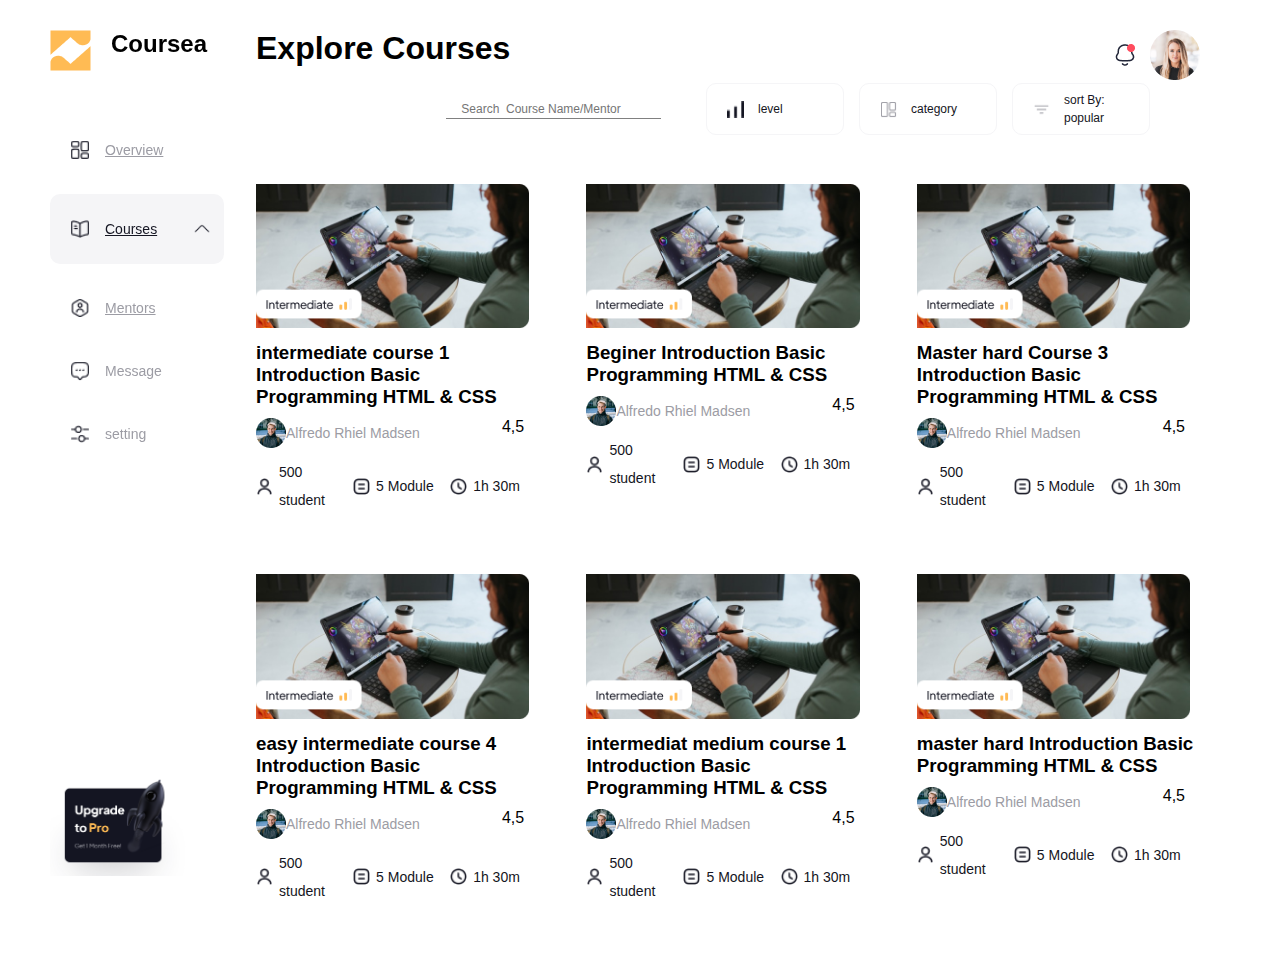
==== commit c2fb6a46: "mentors1" ====
--- a/allCourse1/index.html
+++ b/allCourse1/index.html
@@ -36,10 +36,10 @@
                      <p>Courses</p>
                      <img src="assets/arrow-leftlight-arrow.png" alt="" class="rotate light"><img src="assets/arrow-rightdark-arrow.png" alt="" class="rotate dark">
                   </a>
-                  <div class="menu" onclick="handleMenuActive(this)">
+                  <a class="menu" href="/mentors/index.html" onclick="handleMenuActive(this)">
                      <img src="assets/user-octagonmentors.png" alt="logo">
                      <p>Mentors</p>
-                  </div>
+                  </a>
                   <div class="menu" onclick="handleMenuActive(this)">
                      <img src="assets/message.png" alt="logo">
                      <p>Message</p>
--- a/allCourse1/style.css
+++ b/allCourse1/style.css
@@ -149,7 +149,7 @@
     overflow: hidden;
     width: 30%;
     min-width: 280px;
-    margin-bottom: 40px;
+    margin-bottom: 60px;
     /* z-index: -1; */
 }
 .course>img{
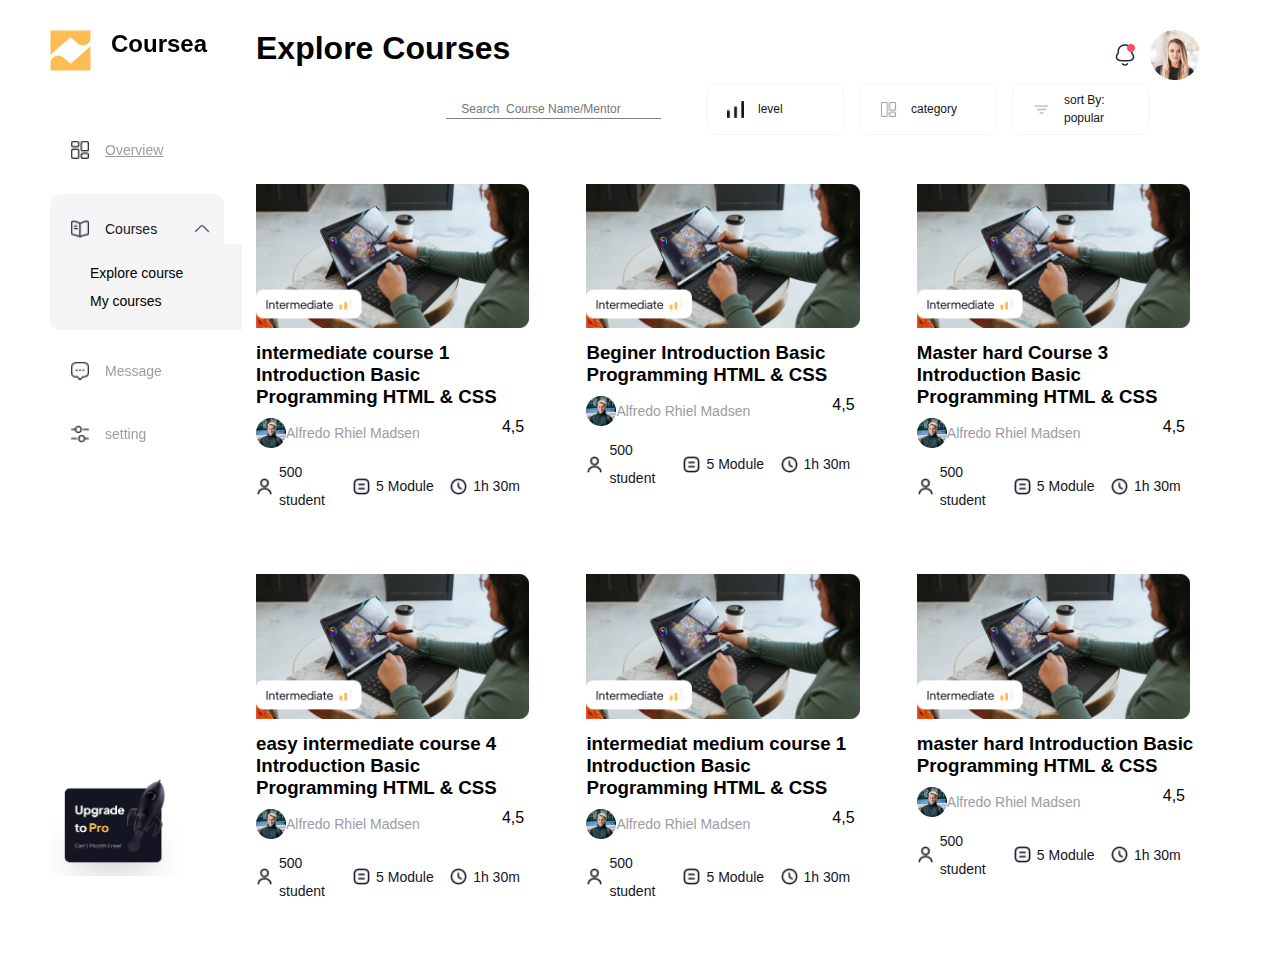
==== commit 0d31aeda: "sideBar" ====
--- a/allCourse1/index.html
+++ b/allCourse1/index.html
@@ -8,6 +8,7 @@
     <link href="style.css" rel="stylesheet" />
     <link href="style copy.css" rel="stylesheet" />
     <script src="script.js" defer></script>
+
 </head>
 <body>
     <noscript>
@@ -31,11 +32,19 @@
                      <img src="assets/element-4overview.png" alt="logo">
                      <p>Overview</p>
                   </a>
-                  <a class="menu active" href="/allCourse1/index.html" onclick="handleMenuActive(this)">
+                  <div class="menu active" onclick="handleMenuActive(this)" id="course-menu">
                      <img src="assets/bookcourses.png" alt="logo">
                      <p>Courses</p>
                      <img src="assets/arrow-leftlight-arrow.png" alt="" class="rotate light"><img src="assets/arrow-rightdark-arrow.png" alt="" class="rotate dark">
-                  </a>
+
+                        <div class="course-hidden">
+                           <a href="../insideCourse1/index.html">Explore course</a>
+                           <a href="../myCourses/index.html">My courses</a>
+                        </div>
+                  </div>
+
+
+
                   <a class="menu" href="/mentors/index.html" onclick="handleMenuActive(this)">
                      <img src="assets/user-octagonmentors.png" alt="logo">
                      <p>Mentors</p>
--- a/allCourse1/style copy.css
+++ b/allCourse1/style copy.css
@@ -131,6 +131,43 @@
     line-height: 200%;
     color: #9C9CA4;
 }
+
+
+#course-menu{
+    position: relative;
+}
+.course-flex{
+    display: flex;
+    align-items: center;
+}
+.dropdown{
+    display: flex;
+}
+.course-hidden{
+    display: none;
+    position: absolute;
+    top: 50px;
+    left: 0px;
+    background: whitesmoke;
+    width: 150px;
+    border-radius: 10px;
+    padding: 15px 40px;
+}
+.course-hidden a{
+    text-decoration: none;
+    color: black;
+    display: block;
+}
+.nav-menu .active .course-hidden{
+    display: block;
+}
+.course-hidden a:hover{
+    background-color: rgb(250, 249, 249);
+    padding: 5px;
+    display: block;
+}
+
+
 .nav-menu .rotate{
     transform: rotate(-90deg);
     margin-left: 20px;
